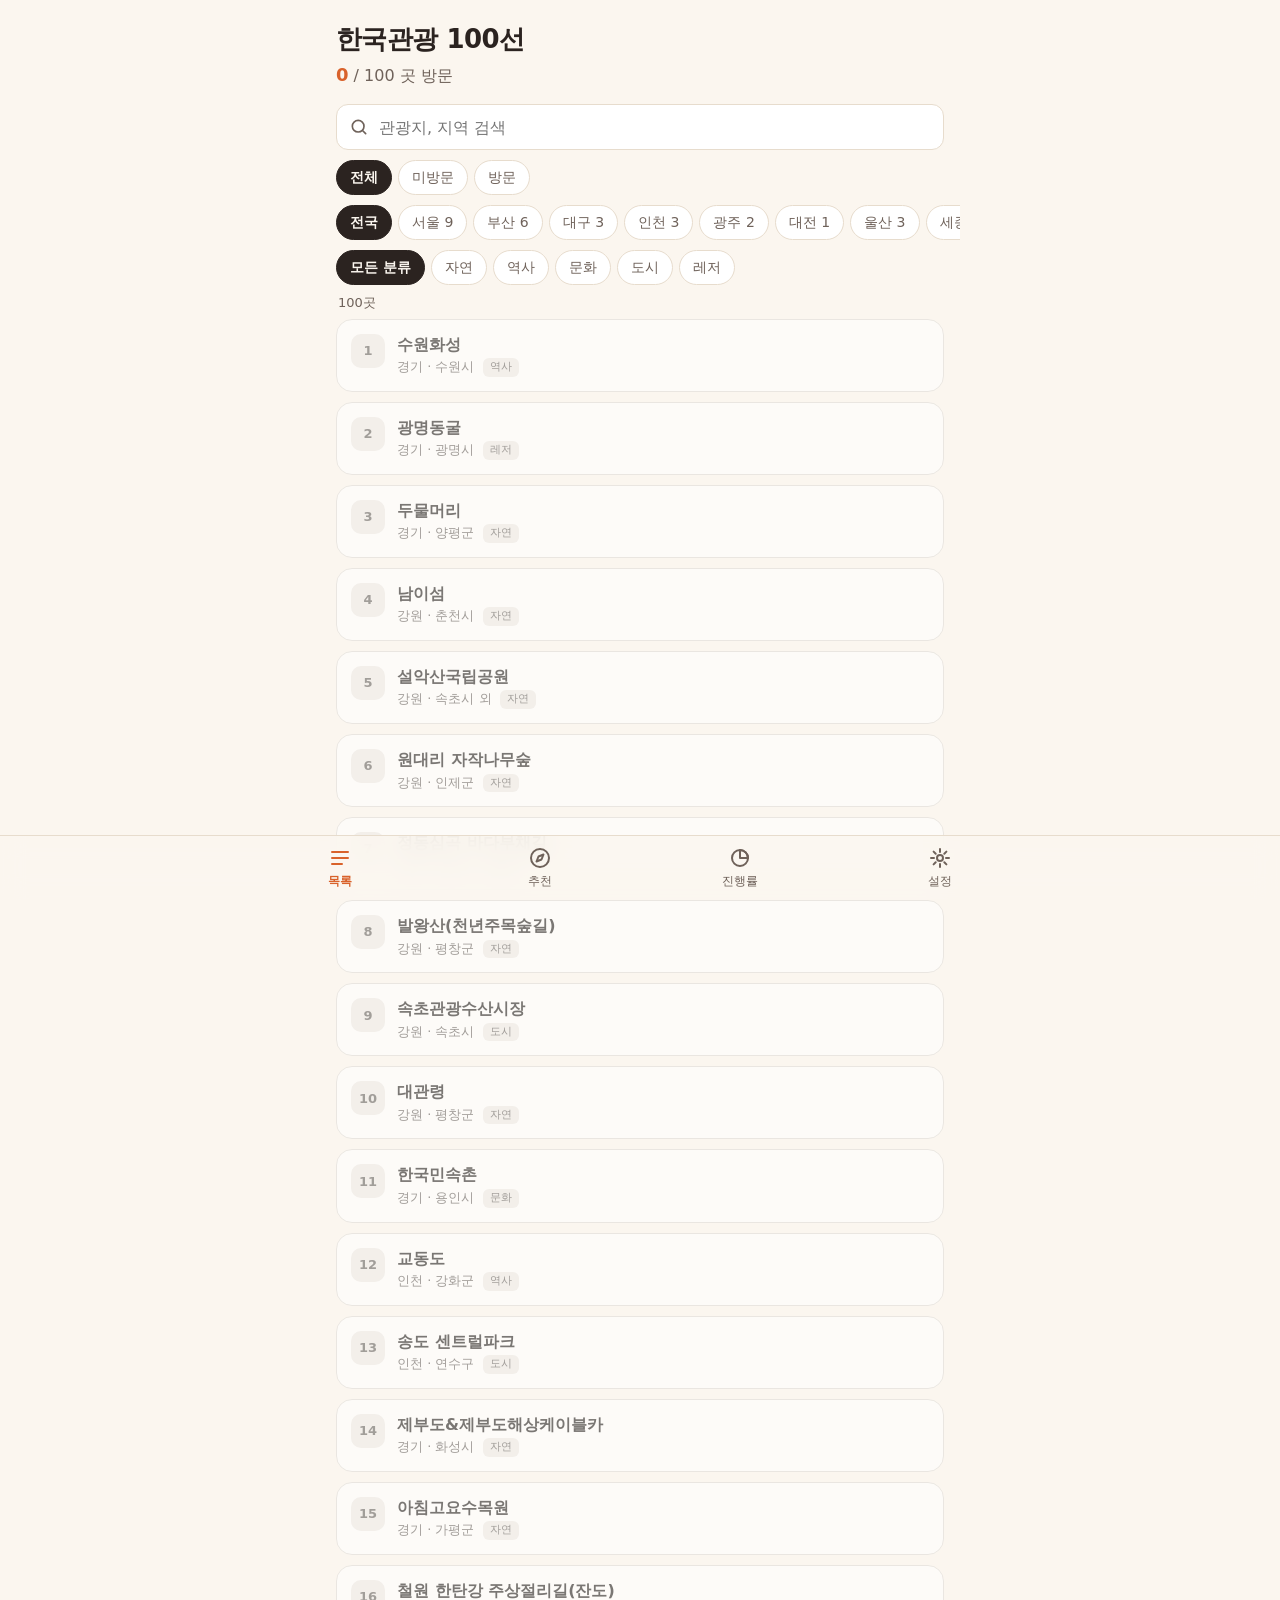
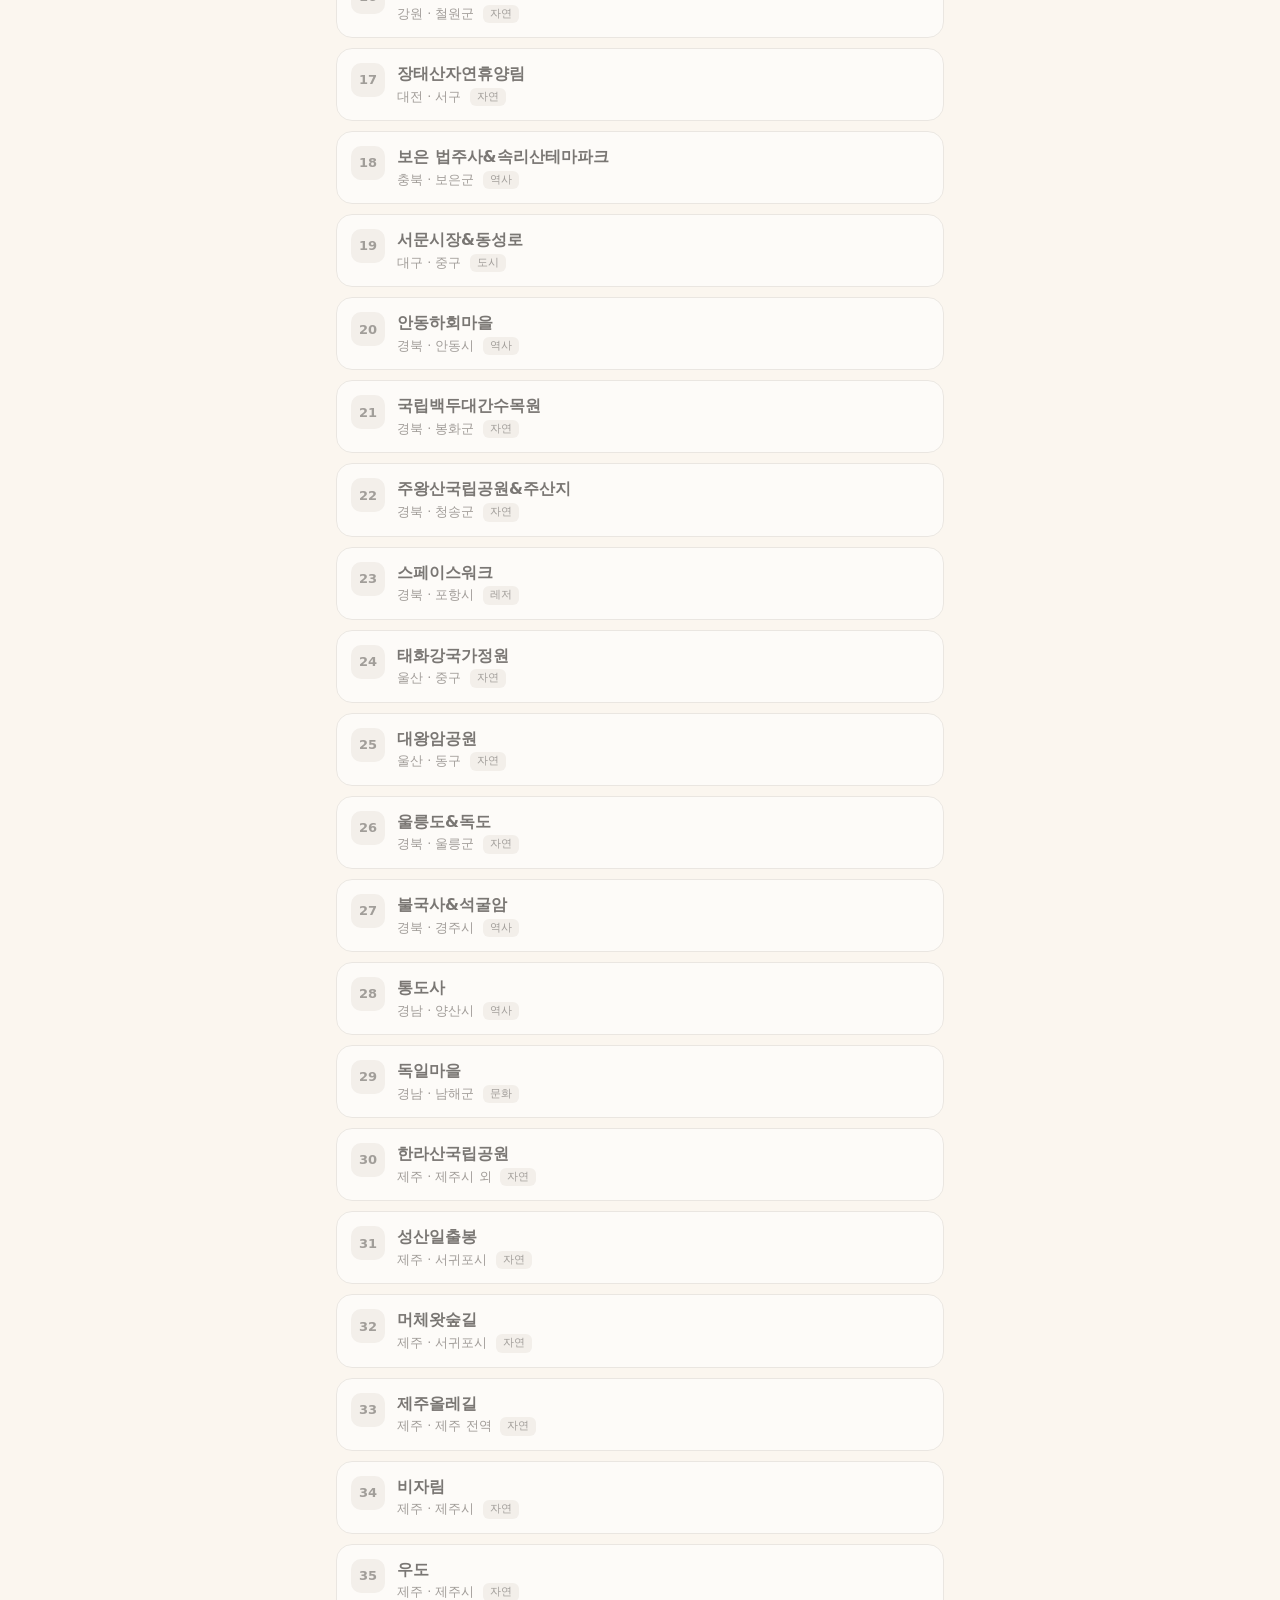
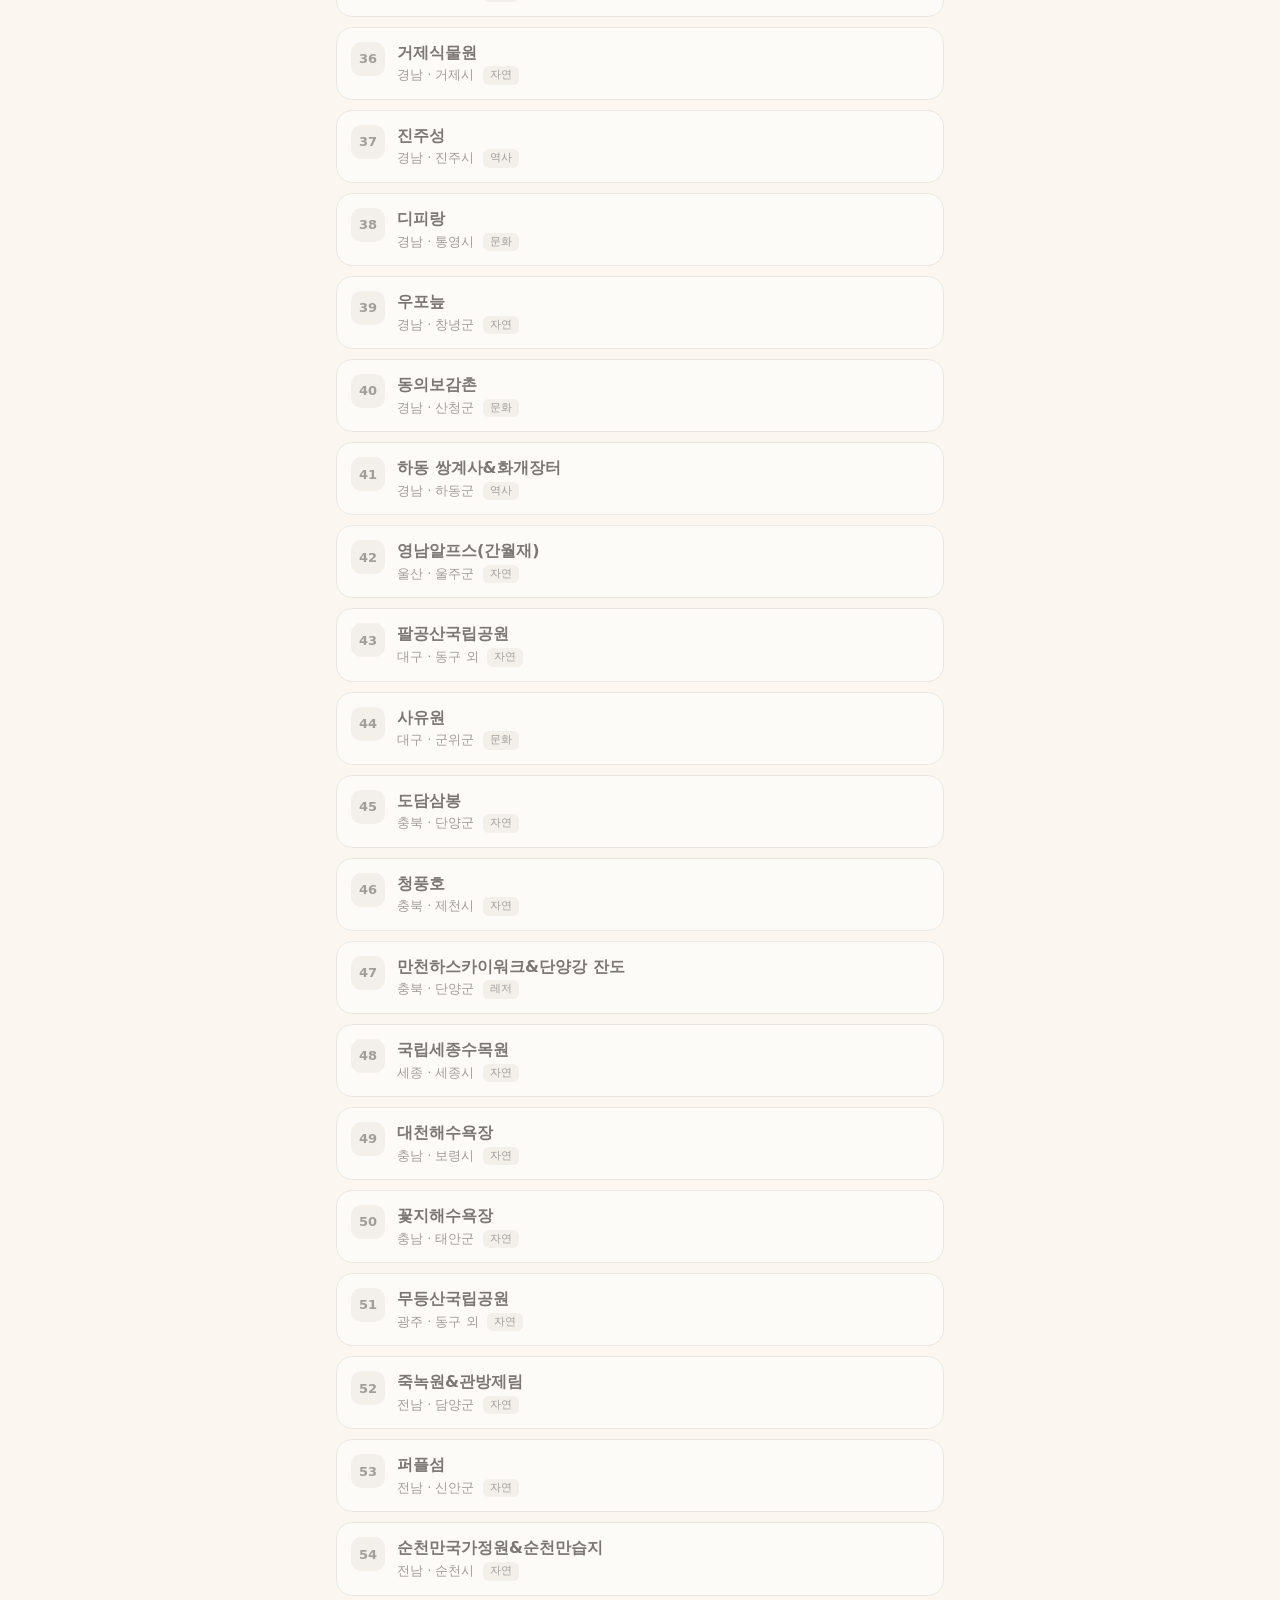
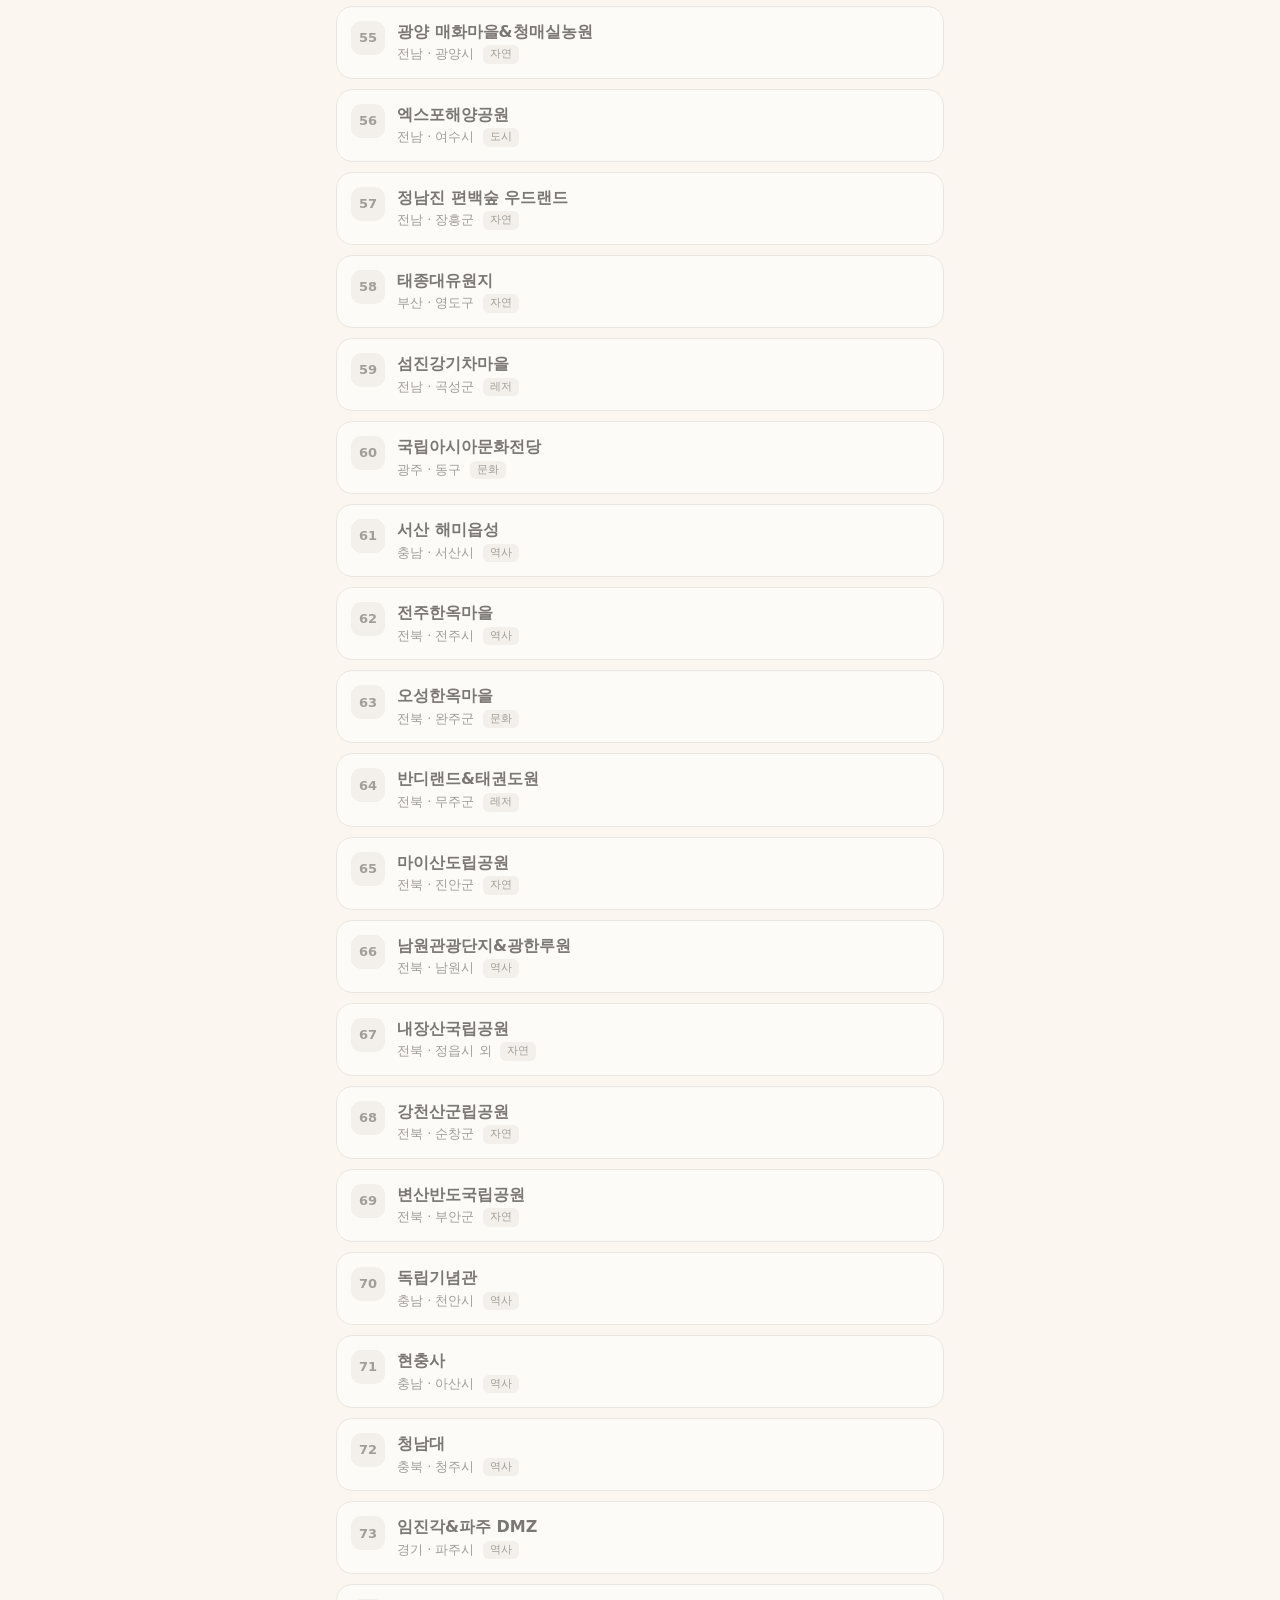
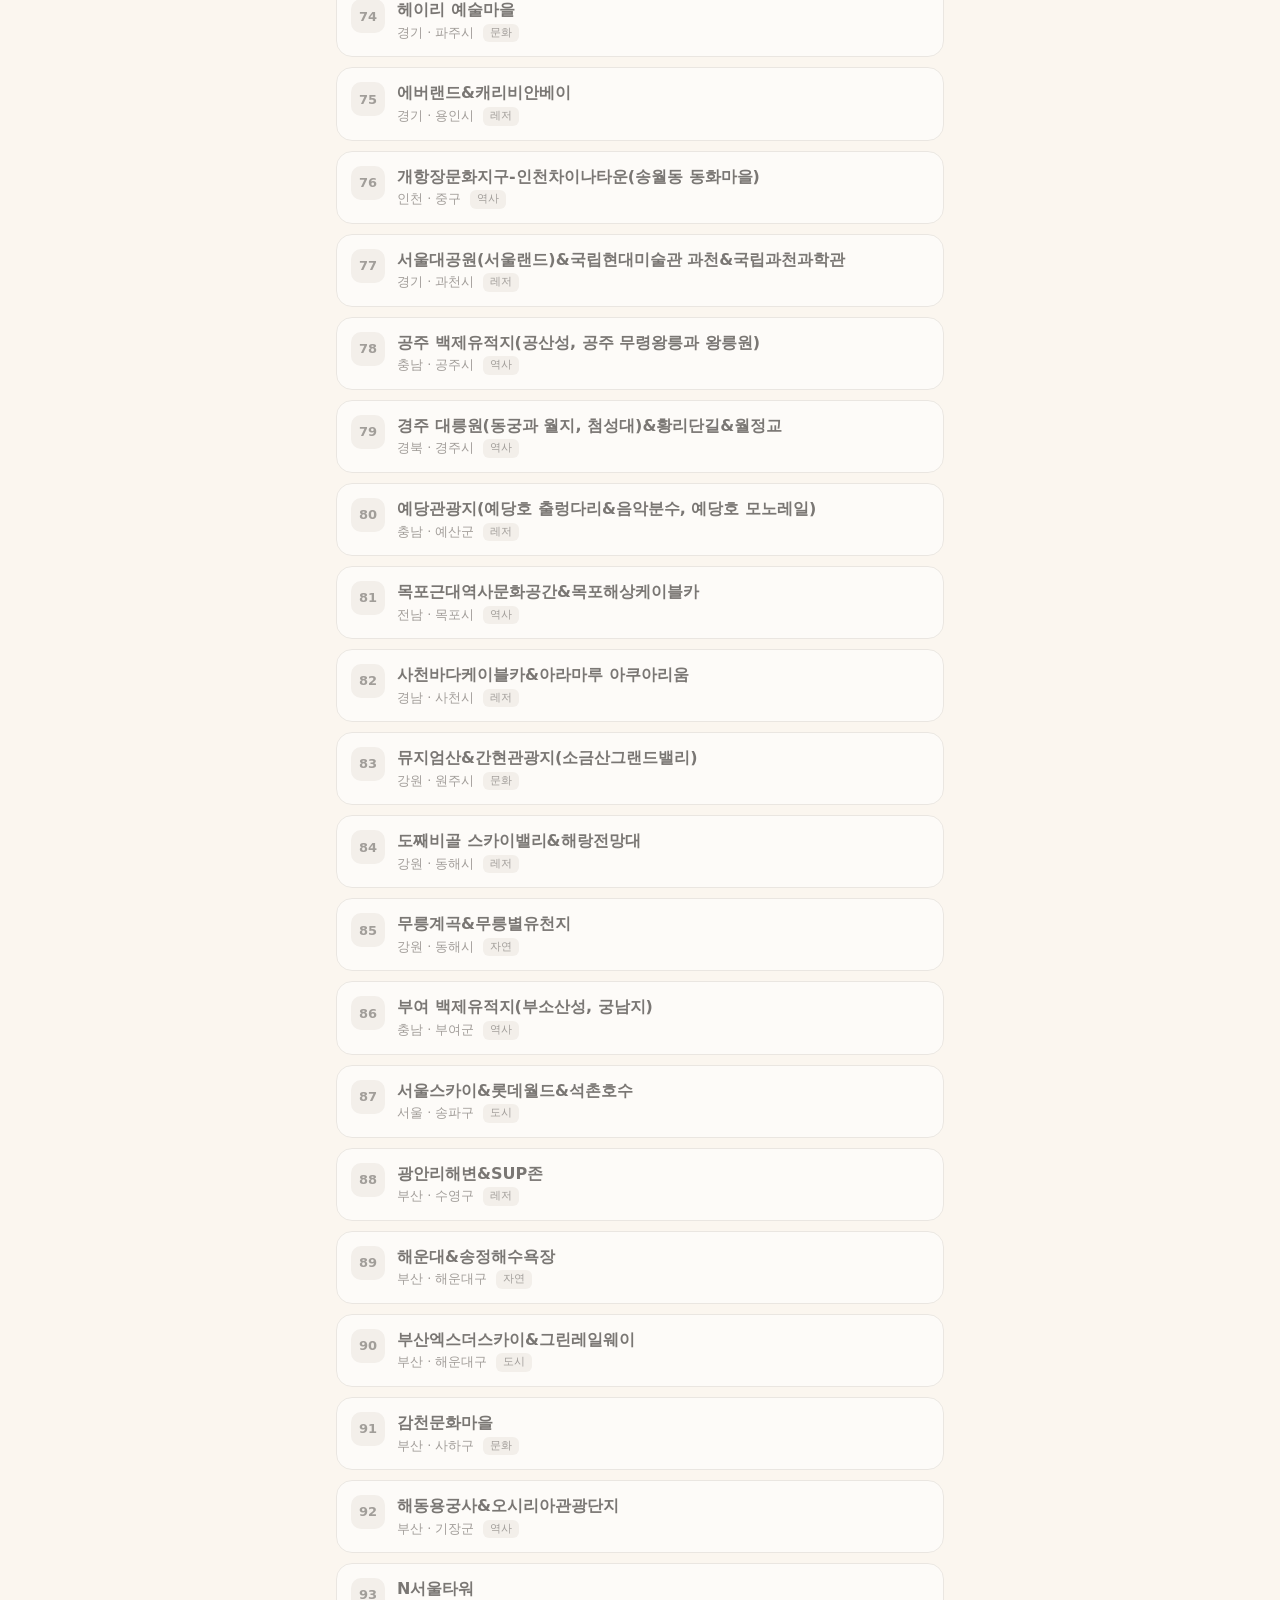
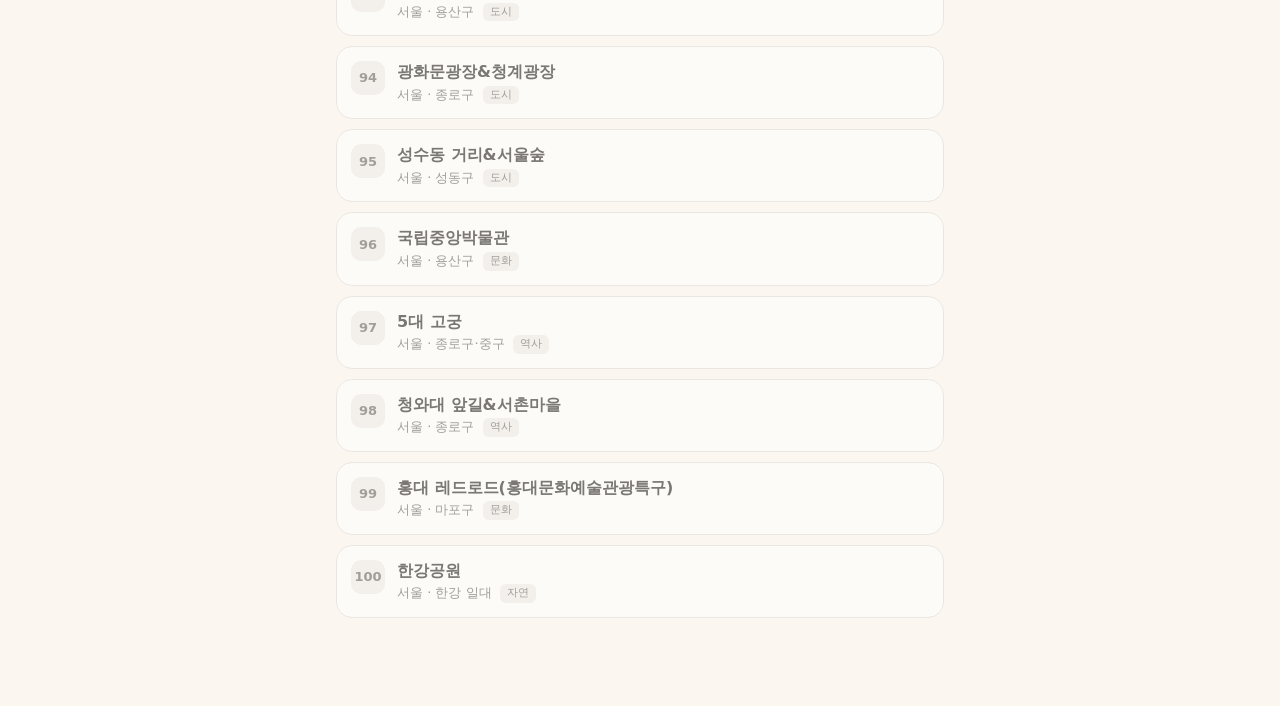
==== index.html @ f5c3666a "한국관광 100선 스탬프 앱 첫 버전 2025-2026 한국관광 100선 방문 기록 PWA: 목록·필터, 방문 기록(별점·메모·사진), 진행률, 여행 정보와 맛집·숙소 메모, 다음" ====
<!doctype html>
<html lang="ko">
<head>
  <meta charset="utf-8">
  <meta name="viewport" content="width=device-width, initial-scale=1, viewport-fit=cover">
  <title>한국관광 100선 스탬프</title>
  <meta name="description" content="2025-2026 한국관광 100선 방문 기록 앱">
  <meta name="theme-color" content="#fbf6ef">
  <link rel="manifest" href="manifest.webmanifest">
  <link rel="icon" href="icons/icon.svg" type="image/svg+xml">
  <link rel="apple-touch-icon" href="icons/icon-192.png">
  <meta name="apple-mobile-web-app-capable" content="yes">
  <meta name="apple-mobile-web-app-title" content="관광100선">
  <link rel="stylesheet" href="css/style.css">
</head>
<body>
  <main id="view" class="view" tabindex="-1">
    <p class="empty">불러오는 중…</p>
  </main>

  <nav class="tabbar" aria-label="주요 메뉴">
    <a href="#/list" data-tab="list">
      <svg viewBox="0 0 24 24" aria-hidden="true"><path d="M4 6h16M4 12h16M4 18h10"/></svg>
      <span>목록</span>
    </a>
    <a href="#/recommend" data-tab="recommend">
      <svg viewBox="0 0 24 24" aria-hidden="true"><circle cx="12" cy="12" r="9"/><path d="m15.5 8.5-2 5-5 2 2-5z"/></svg>
      <span>추천</span>
    </a>
    <a href="#/progress" data-tab="progress">
      <svg viewBox="0 0 24 24" aria-hidden="true"><circle cx="12" cy="12" r="8"/><path d="M12 4a8 8 0 0 1 8 8h-8z"/></svg>
      <span>진행률</span>
    </a>
    <a href="#/settings" data-tab="settings">
      <svg viewBox="0 0 24 24" aria-hidden="true"><circle cx="12" cy="12" r="3"/><path d="M12 3v3M12 18v3M3 12h3M18 12h3M5.6 5.6l2.1 2.1M16.3 16.3l2.1 2.1M5.6 18.4l2.1-2.1M16.3 7.7l2.1-2.1"/></svg>
      <span>설정</span>
    </a>
  </nav>

  <div id="toast" class="toast" role="status" aria-live="polite"></div>

  <script type="module" src="js/app.js"></script>
</body>
</html>
---- css/style.css ----
:root {
  --bg: #fbf6ef;
  --surface: #ffffff;
  --surface-2: #f3ebe0;
  --ink: #2b2320;
  --ink-2: #6f625a;
  --line: #e7dccd;
  --accent: #d9622b;
  --accent-ink: #ffffff;
  --accent-soft: #fbe3d4;
  --stamp: #c8402f;
  --star: #e8a33a;
  --good: #3f8a5c;
  --danger: #b4392b;
  --dim: 0.6;
  --shadow: 0 1px 2px rgb(60 40 20 / 6%), 0 4px 14px rgb(60 40 20 / 6%);
  --radius: 16px;
  --tabbar-h: 64px;
  color-scheme: light;
}

@media (prefers-color-scheme: dark) {
  :root:not([data-theme="light"]) {
    --bg: #1c1714;
    --surface: #27201c;
    --surface-2: #322925;
    --ink: #f3ebe3;
    --ink-2: #b4a69b;
    --line: #3d332d;
    --accent: #f08a52;
    --accent-ink: #1c1714;
    --accent-soft: #4a2c1d;
    --stamp: #ff7a63;
    --star: #f2b552;
    --good: #6fc08d;
    --danger: #ff8170;
    --dim: 0.5;
    --shadow: 0 1px 2px rgb(0 0 0 / 30%);
    color-scheme: dark;
  }
}

:root[data-theme="dark"] {
  --bg: #1c1714;
  --surface: #27201c;
  --surface-2: #322925;
  --ink: #f3ebe3;
  --ink-2: #b4a69b;
  --line: #3d332d;
  --accent: #f08a52;
  --accent-ink: #1c1714;
  --accent-soft: #4a2c1d;
  --stamp: #ff7a63;
  --star: #f2b552;
  --good: #6fc08d;
  --danger: #ff8170;
  --dim: 0.5;
  --shadow: 0 1px 2px rgb(0 0 0 / 30%);
  color-scheme: dark;
}

* { box-sizing: border-box; }

html { -webkit-text-size-adjust: 100%; }

body {
  margin: 0;
  background: var(--bg);
  color: var(--ink);
  font-family: -apple-system, BlinkMacSystemFont, "Apple SD Gothic Neo", "Pretendard", "Noto Sans KR", "Malgun Gothic", system-ui, sans-serif;
  font-size: 16px;
  line-height: 1.5;
  -webkit-tap-highlight-color: transparent;
}

body.no-scroll { overflow: hidden; }

a { color: inherit; }

button, input, textarea { font: inherit; color: inherit; }

svg { width: 20px; height: 20px; fill: none; stroke: currentColor; stroke-width: 2; stroke-linecap: round; stroke-linejoin: round; }

.sr-only { position: absolute; width: 1px; height: 1px; overflow: hidden; clip: rect(0 0 0 0); white-space: nowrap; }

.view {
  max-width: 640px;
  margin: 0 auto;
  padding: calc(env(safe-area-inset-top) + 16px) 16px calc(var(--tabbar-h) + env(safe-area-inset-bottom) + 24px);
  outline: none;
}

/* ── 헤더 ── */
.page-head { margin: 4px 0 16px; }
.page-head h1 { margin: 0; font-size: 26px; letter-spacing: -0.02em; }
.sub { margin: 2px 0 0; color: var(--ink-2); }
.sub strong { color: var(--accent); font-size: 18px; }

/* ── 필터 ── */
.filters { display: grid; gap: 10px; margin-bottom: 8px; }

.search {
  display: flex; align-items: center; gap: 8px;
  background: var(--surface); border: 1px solid var(--line); border-radius: 12px;
  padding: 0 12px; height: 46px;
}
.search svg { color: var(--ink-2); flex: none; }
.search input { border: 0; outline: 0; background: none; width: 100%; height: 100%; font-size: 16px; }
.search:focus-within { border-color: var(--accent); }

.chips, .seg { display: flex; gap: 6px; overflow-x: auto; scrollbar-width: none; margin: 0 -16px; padding: 0 16px; }
.chips::-webkit-scrollbar { display: none; }
.seg { margin: 0; padding: 0; overflow: visible; flex-wrap: wrap; }

.chip {
  flex: none; border: 1px solid var(--line); background: var(--surface); color: var(--ink-2);
  border-radius: 999px; padding: 6px 13px; font-size: 14px; cursor: pointer; white-space: nowrap;
}
.chip.active { background: var(--ink); border-color: var(--ink); color: var(--bg); font-weight: 600; }

.result-count { color: var(--ink-2); font-size: 13px; margin: 6px 2px; }

/* ── 카드 ── */
.cards { display: grid; gap: 10px; }

.card {
  position: relative; display: flex; gap: 12px; align-items: flex-start;
  background: var(--surface); border: 1px solid var(--line); border-radius: var(--radius);
  padding: 14px; text-decoration: none; overflow: hidden;
  opacity: var(--dim); filter: grayscale(0.7);
  transition: opacity .2s, filter .2s, transform .1s;
}
.card:active { transform: scale(0.99); }
.card.visited {
  opacity: 1; filter: none; box-shadow: var(--shadow);
  border-color: color-mix(in srgb, var(--accent) 45%, var(--line));
  background: linear-gradient(135deg, var(--surface) 60%, var(--accent-soft));
}

.card-num {
  flex: none; width: 34px; height: 34px; border-radius: 10px; display: grid; place-items: center;
  background: var(--surface-2); color: var(--ink-2); font-weight: 700; font-size: 13px;
}
.card.visited .card-num { background: var(--accent); color: var(--accent-ink); }

.card-body { display: grid; gap: 2px; min-width: 0; padding-right: 64px; }
.card-name { font-weight: 700; font-size: 16px; line-height: 1.35; word-break: keep-all; }
.card-meta { color: var(--ink-2); font-size: 13px; }
.card-visit { font-size: 13px; color: var(--ink); margin-top: 2px; }

.tag {
  display: inline-block; font-size: 11px; padding: 1px 7px; border-radius: 6px;
  background: var(--surface-2); color: var(--ink-2); margin-left: 4px; vertical-align: 1px;
}

.stars { color: var(--star); letter-spacing: 1px; }

.stamp {
  position: absolute; right: 10px; top: 50%;
  translate: 0 -50%; rotate: -14deg;
  border: 2.5px solid var(--stamp); color: var(--stamp); border-radius: 8px;
  padding: 2px 7px; font-weight: 900; font-size: 12px; letter-spacing: .08em;
  opacity: .85; mix-blend-mode: multiply;
}
:root[data-theme="dark"] .stamp { mix-blend-mode: normal; }
@media (prefers-color-scheme: dark) { :root:not([data-theme="light"]) .stamp { mix-blend-mode: normal; } }

.empty { text-align: center; color: var(--ink-2); padding: 48px 16px; }
.empty.small { padding: 16px 0; text-align: left; }

/* ── 상세 ── */
.back {
  display: inline-flex; align-items: center; gap: 2px; text-decoration: none; color: var(--ink-2);
  padding: 6px 8px 6px 0; margin-bottom: 8px;
}

.hero {
  position: relative; background: var(--surface); border: 1px solid var(--line); border-radius: 20px;
  padding: 22px 18px; overflow: hidden;
}
.detail.visited .hero { background: linear-gradient(140deg, var(--surface) 45%, var(--accent-soft)); border-color: color-mix(in srgb, var(--accent) 45%, var(--line)); }
.hero-num { font-size: 13px; font-weight: 700; color: var(--accent); letter-spacing: .04em; }
.hero h1 { margin: 4px 0 6px; font-size: 24px; line-height: 1.3; letter-spacing: -0.02em; word-break: keep-all; padding-right: 70px; }
.hero-meta { margin: 0; color: var(--ink-2); }
.stamp.big { font-size: 16px; padding: 4px 10px; right: 14px; top: 26px; translate: none; border-width: 3px; }

.need {
  display: inline-block; font-size: 12px; font-weight: 600; padding: 1px 8px; border-radius: 6px;
  background: var(--surface-2); color: var(--ink-2); border: 1px dashed var(--line);
}

.info { margin: 14px 0; display: grid; gap: 8px; }
.info div { display: flex; gap: 12px; background: var(--surface); border: 1px solid var(--line); border-radius: 12px; padding: 12px 14px; }
.info dt { flex: none; width: 40px; color: var(--ink-2); font-size: 14px; }
.info dd { margin: 0; }

.visit-card { background: var(--surface); border: 1px solid var(--line); border-radius: 20px; padding: 18px; box-shadow: var(--shadow); }
.visit-card h2 { margin: 0 0 6px; font-size: 17px; }
.visit-date { margin: 0; font-weight: 600; }
.memo { white-space: pre-wrap; margin: 10px 0 0; }
.gallery { display: grid; grid-template-columns: repeat(auto-fill, minmax(88px, 1fr)); gap: 6px; margin-top: 12px; }
.thumb { padding: 0; border: 0; border-radius: 10px; overflow: hidden; aspect-ratio: 1; cursor: zoom-in; background: var(--surface-2); }
.thumb img { width: 100%; height: 100%; object-fit: cover; display: block; }

/* ── 여행 정보 ── */
.detail .panel { margin-top: 14px; }
.guide h3 { font-size: 14px; color: var(--ink-2); margin: 16px 0 8px; }
.guide h3:first-of-type { margin-top: 0; }
.points { margin: 0; padding-left: 18px; display: grid; gap: 4px; }
.points li::marker { color: var(--accent); }
.foods { display: flex; flex-wrap: wrap; gap: 6px; }
.maplink { text-decoration: none; }
.maplink.food {
  padding: 6px 12px; border-radius: 999px; font-size: 14px;
  background: var(--accent-soft); color: var(--ink); border: 1px solid color-mix(in srgb, var(--accent) 30%, transparent);
}
.maplink.food span { color: var(--accent); font-size: 12px; }
.mapgrid { display: grid; grid-template-columns: 1fr 1fr; gap: 8px; }
.maplink.naver, .maplink.kakao {
  display: flex; align-items: center; justify-content: center; gap: 8px; min-height: 46px;
  border: 1px solid var(--line); border-radius: 12px; background: var(--surface); font-weight: 600;
}
.maplink b { display: grid; place-items: center; width: 22px; height: 22px; border-radius: 6px; font-size: 12px; }
.maplink.naver b { background: #03c75a; color: #fff; }
.maplink.kakao b { background: #fee500; color: #191600; }
.hint.small { font-size: 12px; margin: 8px 0 0; }

.panel-head { display: flex; align-items: center; justify-content: space-between; margin-bottom: 10px; }
.panel-head h2 { margin: 0; }
.btn.small { min-height: 34px; padding: 0 12px; font-size: 14px; border-radius: 10px; }

.picks { list-style: none; margin: 0; padding: 0; }
.picks li { display: flex; gap: 10px; align-items: flex-start; padding: 10px 0; }
.picks li + li { border-top: 1px solid var(--line); }
.pick-type { flex: none; font-size: 12px; font-weight: 700; padding: 2px 8px; border-radius: 6px; margin-top: 2px; }
.pick-type.food { background: var(--accent-soft); color: var(--accent); }
.pick-type.stay { background: color-mix(in srgb, var(--good) 18%, transparent); color: var(--good); }
.pick-body { flex: 1; display: grid; min-width: 0; }
.pick-name { font-weight: 600; word-break: break-all; }
.pick-name a { color: inherit; text-decoration: underline; text-decoration-color: var(--line); }
.pick-note { font-size: 13px; color: var(--ink-2); }
.pick-del { flex: none; border: 0; background: none; color: var(--ink-2); width: 32px; height: 32px; cursor: pointer; }

.pick-form { display: grid; gap: 8px; padding-bottom: 14px; margin-bottom: 4px; border-bottom: 1px solid var(--line); }
.pick-form .chip { cursor: pointer; }
.pick-form input:not([type=radio]) {
  width: 100%; border: 1px solid var(--line); border-radius: 12px; background: var(--bg);
  padding: 10px 12px; font-size: 16px; outline: none;
}
.pick-form input:focus { border-color: var(--accent); }
.pick-form .row { margin-top: 4px; }

/* ── 버튼 ── */
.row { display: flex; gap: 8px; margin-top: 16px; }
.row .btn { flex: 1; }

.btn {
  display: inline-flex; align-items: center; justify-content: center; gap: 6px;
  min-height: 46px; padding: 0 18px; border-radius: 12px; cursor: pointer;
  border: 1px solid var(--line); background: var(--surface); font-weight: 600;
}
.btn.primary { background: var(--accent); border-color: var(--accent); color: var(--accent-ink); }
.btn.ghost { background: transparent; }
.btn.danger { color: var(--danger); }
.btn.big { width: 100%; min-height: 56px; font-size: 18px; border-radius: 16px; margin-top: 4px; box-shadow: var(--shadow); }
.btn.big svg { width: 24px; height: 24px; stroke-width: 2.6; }

/* ── 기록 시트 ── */
.sheet-overlay {
  position: fixed; inset: 0; z-index: 30; background: rgb(20 12 8 / 0%);
  display: flex; align-items: flex-end; justify-content: center; transition: background .2s;
}
.sheet-overlay.open { background: rgb(20 12 8 / 45%); }

.sheet {
  width: 100%; max-width: 640px; max-height: 92vh; overflow-y: auto;
  background: var(--bg); border-radius: 22px 22px 0 0;
  padding: 10px 18px calc(18px + env(safe-area-inset-bottom));
  translate: 0 100%; transition: translate .22s ease-out;
}
.sheet-overlay.open .sheet { translate: 0 0; }
.sheet-handle { width: 40px; height: 5px; border-radius: 3px; background: var(--line); margin: 0 auto 12px; }
.sheet h2 { margin: 0; font-size: 20px; }
.sheet-place { margin: 2px 0 14px; color: var(--ink-2); }

.field { display: grid; gap: 6px; margin-bottom: 14px; }
.field > span { font-size: 14px; font-weight: 600; color: var(--ink-2); }
.field input[type="date"], .field textarea {
  width: 100%; border: 1px solid var(--line); border-radius: 12px; background: var(--surface);
  padding: 11px 12px; font-size: 16px; outline: none;
}
.field input:not([type]), .field input[type="text"] {
  width: 100%; border: 1px solid var(--line); border-radius: 12px; background: var(--surface);
  padding: 11px 12px; font-size: 16px; outline: none;
}
.field input:focus, .field textarea:focus { border-color: var(--accent); }
.pamphlet-btn { width: 100%; margin-top: 14px; border-style: dashed; border-color: color-mix(in srgb, var(--accent) 50%, var(--line)); color: var(--accent); }
.field textarea { resize: vertical; }

.rating { display: flex; gap: 4px; }
.rating button { border: 0; background: none; font-size: 34px; line-height: 1; padding: 2px; color: var(--line); cursor: pointer; }
.rating button.on { color: var(--star); }

.photo-grid { display: grid; grid-template-columns: repeat(5, 1fr); gap: 6px; }
.photo { position: relative; aspect-ratio: 1; border-radius: 10px; overflow: hidden; background: var(--surface-2); }
.photo img { width: 100%; height: 100%; object-fit: cover; display: block; }
.photo button {
  position: absolute; top: 3px; right: 3px; width: 24px; height: 24px; border-radius: 50%;
  border: 0; background: rgb(0 0 0 / 60%); color: #fff; font-size: 12px; cursor: pointer;
}
.photo-add {
  aspect-ratio: 1; border-radius: 10px; border: 1.5px dashed var(--line); background: var(--surface);
  color: var(--ink-2); display: grid; place-items: center; cursor: pointer;
}

/* ── 스탬프 애니메이션 ── */
.stamp-pop {
  position: fixed; inset: 0; z-index: 40; display: grid; place-content: center; justify-items: center; gap: 8px;
  pointer-events: none; animation: fade 1.4s ease forwards;
}
.stamp-pop span {
  border: 6px solid var(--stamp); color: var(--stamp); border-radius: 16px; background: color-mix(in srgb, var(--bg) 85%, transparent);
  padding: 10px 22px; font-size: 44px; font-weight: 900; letter-spacing: .1em; rotate: -12deg;
  animation: thump .5s cubic-bezier(.2, 1.6, .4, 1) both;
}
.stamp-pop small { font-weight: 700; color: var(--ink); background: var(--surface); padding: 2px 10px; border-radius: 999px; }
@keyframes thump { from { scale: 2.4; opacity: 0; } to { scale: 1; opacity: 1; } }
@keyframes fade { 0%, 75% { opacity: 1; } 100% { opacity: 0; } }

/* ── 사진 뷰어 ── */
.viewer { position: fixed; inset: 0; z-index: 50; background: rgb(0 0 0 / 92%); display: grid; place-items: center; padding: 16px; }
.viewer img { max-width: 100%; max-height: 100%; border-radius: 8px; }
.viewer-close { position: absolute; top: calc(env(safe-area-inset-top) + 12px); right: 12px; width: 40px; height: 40px; border-radius: 50%; border: 0; background: rgb(255 255 255 / 15%); color: #fff; font-size: 18px; }

/* ── 진행률 ── */
.ring-card { position: relative; display: grid; place-items: center; background: var(--surface); border: 1px solid var(--line); border-radius: 20px; padding: 22px; margin-bottom: 14px; }
.ring { width: 190px; height: 190px; rotate: -90deg; }
.ring circle { fill: none; stroke-width: 12; }
.ring-bg { stroke: var(--surface-2); }
.ring-fg { stroke: var(--accent); stroke-linecap: round; transition: stroke-dashoffset .6s ease; }
.ring-label { position: absolute; display: grid; justify-items: center; line-height: 1.1; }
.ring-label strong { font-size: 44px; letter-spacing: -0.03em; }
.ring-label span { color: var(--ink-2); }
.ring-label small { margin-top: 4px; color: var(--accent); font-weight: 700; }

.panel { background: var(--surface); border: 1px solid var(--line); border-radius: 20px; padding: 16px 18px; margin-bottom: 14px; }
.panel h2 { font-size: 17px; margin: 0 0 12px; }
.panel p { margin: 0 0 8px; }

.bars { list-style: none; margin: 0; padding: 0; display: grid; gap: 9px; }
.bars li { display: grid; grid-template-columns: 38px 1fr 42px; gap: 10px; align-items: center; font-size: 14px; }
.bar-track { height: 10px; border-radius: 6px; background: var(--surface-2); overflow: hidden; }
.bar-fill { display: block; height: 100%; background: var(--accent); border-radius: 6px; min-width: 0; }
.bars li.complete .bar-fill { background: var(--good); }
.bars li.complete .bar-value { color: var(--good); font-weight: 700; }
.bar-value { text-align: right; color: var(--ink-2); font-variant-numeric: tabular-nums; }

.recent { list-style: none; margin: 0; padding: 0; }
.recent li + li { border-top: 1px solid var(--line); }
.recent a { display: grid; padding: 10px 0; text-decoration: none; }
.recent-name { font-weight: 600; }
.recent-meta { font-size: 13px; color: var(--ink-2); }

/* ── 추천 ── */
.rec-form .field { margin-bottom: 12px; }
.rec-form .field:last-child { margin-bottom: 0; }
.origin-row { display: flex; gap: 8px; }
.origin-row select {
  flex: 1; min-height: 40px; border: 1px solid var(--line); border-radius: 10px;
  background: var(--bg); padding: 0 10px; font-size: 16px;
}

.course { background: var(--surface); border: 1px solid var(--line); border-radius: 20px; padding: 18px; margin-bottom: 14px; box-shadow: var(--shadow); }
.course header { margin-bottom: 6px; }
.course-num { font-size: 12px; font-weight: 700; color: var(--accent); letter-spacing: .04em; }
.course h2 { margin: 2px 0 4px; font-size: 20px; letter-spacing: -0.01em; }
.course-meta { margin: 0; color: var(--ink-2); font-size: 13px; }
.day { margin-top: 14px; }
.day h3 { margin: 0 0 6px; font-size: 14px; display: inline-block; background: var(--surface-2); padding: 2px 10px; border-radius: 999px; }
.stops { list-style: none; margin: 0; padding: 0 0 0 14px; border-left: 2px solid var(--accent-soft); }
.stop a { display: grid; gap: 1px; padding: 8px 0; text-decoration: none; position: relative; }
.stop a::before {
  content: ""; position: absolute; left: -21px; top: 14px; width: 10px; height: 10px; border-radius: 50%;
  background: var(--accent); border: 2px solid var(--surface);
}
.stop-name { font-weight: 600; word-break: keep-all; }
.stop-meta { font-size: 13px; color: var(--ink-2); }
.season-tag { display: inline-block; font-size: 11px; padding: 0 6px; border-radius: 6px; background: var(--accent-soft); color: var(--ink); }
.leg { font-size: 12px; color: var(--ink-2); padding: 0 0 0 2px; }
.leg::before { content: "↓ "; }
#rec-more { width: 100%; }

/* ── 설정 ── */
.hint { color: var(--ink-2); font-size: 14px; }
.restore { display: grid; gap: 8px; margin-top: 14px; padding-top: 14px; border-top: 1px solid var(--line); }
.radio { display: flex; gap: 8px; align-items: center; font-size: 14px; }
.radio input { accent-color: var(--accent); width: 18px; height: 18px; }
.notes { margin: 6px 0 0; padding-left: 18px; color: var(--ink-2); font-size: 13px; display: grid; gap: 4px; }

/* ── 탭바 ── */
.tabbar {
  position: fixed; left: 0; right: 0; bottom: 0; z-index: 20;
  display: flex; justify-content: center;
  background: color-mix(in srgb, var(--bg) 88%, transparent); backdrop-filter: blur(12px);
  border-top: 1px solid var(--line); padding-bottom: env(safe-area-inset-bottom);
}
.tabbar a {
  flex: 1; max-width: 200px; height: var(--tabbar-h); display: grid; place-content: center; justify-items: center; gap: 2px;
  text-decoration: none; color: var(--ink-2); font-size: 12px;
}
.tabbar a svg { width: 24px; height: 24px; }
.tabbar a.active { color: var(--accent); font-weight: 700; }

/* ── 토스트 ── */
.toast {
  position: fixed; left: 50%; bottom: calc(var(--tabbar-h) + env(safe-area-inset-bottom) + 14px); z-index: 60;
  translate: -50% 20px; opacity: 0; pointer-events: none;
  background: var(--ink); color: var(--bg); padding: 10px 16px; border-radius: 12px; font-size: 14px;
  max-width: calc(100% - 32px); transition: opacity .2s, translate .2s;
}
.toast.show { opacity: 1; translate: -50% 0; }

@media (prefers-reduced-motion: reduce) {
  *, *::before, *::after { animation-duration: .01ms !important; transition-duration: .01ms !important; }
}
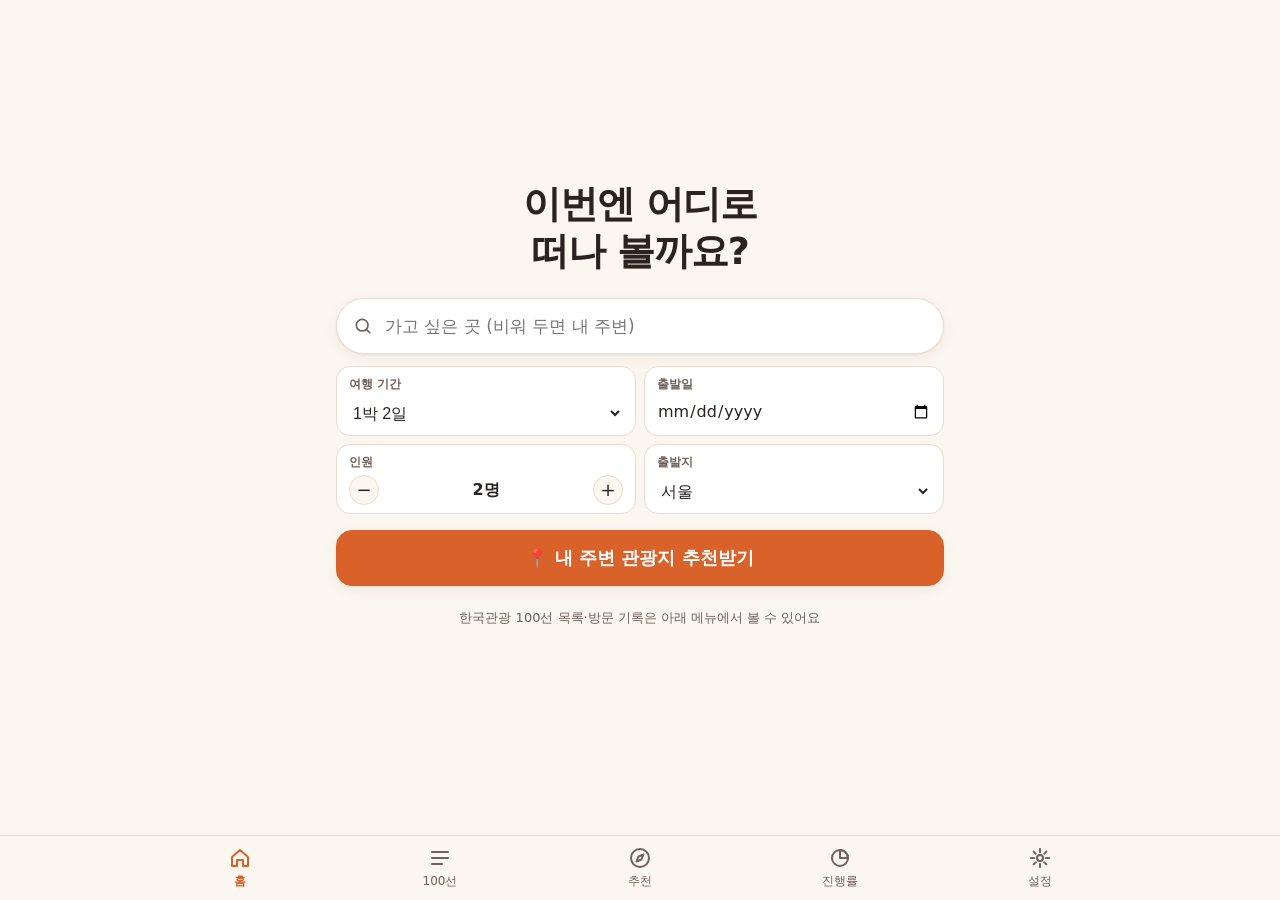
==== commit ab6de29a: "첫 화면을 한 문장과 입력 칸만 있는 홈으로 바꾸고 주변 여행지 추천·가는 방법 추가 - 홈: '이번엔 어디로 떠나 볼까요?'와 목적지·여행 기간·출발일·인원·출발지 입력, 버튼 " ====
--- a/index.html
+++ b/index.html
@@ -19,9 +19,13 @@
   </main>
 
   <nav class="tabbar" aria-label="주요 메뉴">
+    <a href="#/home" data-tab="home">
+      <svg viewBox="0 0 24 24" aria-hidden="true"><path d="M4 11l8-7 8 7v9h-5v-6H9v6H4z"/></svg>
+      <span>홈</span>
+    </a>
     <a href="#/list" data-tab="list">
       <svg viewBox="0 0 24 24" aria-hidden="true"><path d="M4 6h16M4 12h16M4 18h10"/></svg>
-      <span>목록</span>
+      <span>100선</span>
     </a>
     <a href="#/recommend" data-tab="recommend">
       <svg viewBox="0 0 24 24" aria-hidden="true"><circle cx="12" cy="12" r="9"/><path d="m15.5 8.5-2 5-5 2 2-5z"/></svg>
--- a/css/style.css
+++ b/css/style.css
@@ -96,6 +96,26 @@
 .sub { margin: 2px 0 0; color: var(--ink-2); }
 .sub strong { color: var(--accent); font-size: 18px; }
 
+/* ── 내 주변 관광지 ── */
+.nearby { padding: 14px 16px; }
+.nearby-find { width: 100%; border-style: dashed; border-color: color-mix(in srgb, var(--accent) 50%, var(--line)); color: var(--accent); }
+.nearby .hint.small { margin-top: 8px; }
+.nearby-head { display: flex; align-items: center; justify-content: space-between; margin-bottom: 4px; }
+.nearby-head h2 { margin: 0; font-size: 16px; }
+.nearby-list { list-style: none; margin: 0; padding: 0; counter-reset: near; }
+.nearby-list li + li { border-top: 1px solid var(--line); }
+.nearby-list a { display: grid; gap: 1px; padding: 9px 0 9px 30px; text-decoration: none; position: relative; counter-increment: near; }
+.nearby-list a::before {
+  content: counter(near); position: absolute; left: 0; top: 11px; width: 22px; height: 22px; border-radius: 50%;
+  background: var(--accent); color: var(--accent-ink); font-size: 12px; font-weight: 700; display: grid; place-items: center;
+}
+.nearby-list a.visited::before { background: var(--surface-2); color: var(--ink-2); }
+.nearby-name { font-weight: 600; word-break: keep-all; }
+.nearby-meta { font-size: 13px; color: var(--ink-2); }
+.mini-stamp { font-size: 11px; font-weight: 700; color: var(--stamp); border: 1.5px solid var(--stamp); border-radius: 4px; padding: 0 4px; margin-left: 2px; }
+.nearby-msg { margin: 0; color: var(--ink-2); font-size: 14px; }
+.nearby-err { margin-top: 8px; color: var(--danger); }
+
 /* ── 필터 ── */
 .filters { display: grid; gap: 10px; margin-bottom: 8px; }
 
@@ -206,7 +226,9 @@
 .detail .panel { margin-top: 14px; }
 .guide h3 { font-size: 14px; color: var(--ink-2); margin: 16px 0 8px; }
 .guide h3:first-of-type { margin-top: 0; }
-.points { margin: 0; padding-left: 18px; display: grid; gap: 4px; }
+.points { margin: 0; padding-left: 18px; display: grid; gap: 8px; }
+.points b { font-weight: 600; }
+.points span { display: block; font-size: 13px; color: var(--ink-2); line-height: 1.45; }
 .points li::marker { color: var(--accent); }
 .foods { display: flex; flex-wrap: wrap; gap: 6px; }
 .maplink { text-decoration: none; }
@@ -216,10 +238,13 @@
 }
 .maplink.food span { color: var(--accent); font-size: 12px; }
 .mapgrid { display: grid; grid-template-columns: 1fr 1fr; gap: 8px; }
-.maplink.naver, .maplink.kakao {
+.maplink.naver, .maplink.kakao, .maplink.google {
   display: flex; align-items: center; justify-content: center; gap: 8px; min-height: 46px;
   border: 1px solid var(--line); border-radius: 12px; background: var(--surface); font-weight: 600;
 }
+button.maplink { width: 100%; font: inherit; color: inherit; cursor: pointer; }
+.maplink.wide { margin-bottom: 8px; color: var(--ink); }
+.route-lead { margin: -4px 0 10px; }
 .maplink b { display: grid; place-items: center; width: 22px; height: 22px; border-radius: 6px; font-size: 12px; }
 .maplink.naver b { background: #03c75a; color: #fff; }
 .maplink.kakao b { background: #fee500; color: #191600; }
@@ -423,3 +448,120 @@
 @media (prefers-reduced-motion: reduce) {
   *, *::before, *::after { animation-duration: .01ms !important; transition-duration: .01ms !important; }
 }
+
+/* 정보 업데이트 */
+.update-list { list-style: none; padding: 0; margin: 0 0 12px; display: grid; gap: 8px; }
+.update-list li { display: grid; gap: 2px; padding: 8px 12px; border: 1px solid var(--line); border-radius: 10px; }
+.update-list b { font-size: 14px; }
+.update-list span { font-size: 13px; color: var(--ink-2); }
+.panel.update .btn { width: 100%; margin-top: 8px; }
+.panel.update .btn.small { width: auto; }
+.info-photo { display: block; width: 100%; aspect-ratio: 16 / 9; object-fit: cover; border-radius: 16px; margin: 0 0 12px; background: var(--accent-soft); }
+.info-src { display: inline-block; font-size: 12px; color: var(--ink-2); }
+
+/* ── 내 여행 일정(목록) ── */
+.plan .seg { margin: 6px 0 10px; }
+.plan-origin { display: flex; align-items: center; gap: 8px; font-size: 14px; color: var(--ink-2); font-weight: 600; margin-bottom: 8px; }
+.plan-origin select { flex: 1; min-height: 38px; border: 1px solid var(--line); border-radius: 10px; background: var(--bg); padding: 0 10px; font-size: 16px; color: var(--ink); }
+.plan-meta { font-size: 13px; color: var(--ink-2); }
+.plan-days { list-style: none; margin: 0 0 6px; padding: 0; display: grid; gap: 8px; }
+.plan-days li { display: flex; flex-wrap: wrap; align-items: center; gap: 6px; }
+.plan-days b { font-size: 13px; color: var(--accent); min-width: 44px; }
+.plan-stop { display: inline-flex; align-items: center; gap: 2px; background: var(--surface-2); border-radius: 999px; padding: 3px 4px 3px 10px; font-size: 14px; word-break: keep-all; }
+.plan-stop button { border: 0; background: none; color: var(--ink-2); width: 24px; height: 24px; border-radius: 50%; cursor: pointer; font-size: 12px; }
+.plan .row { margin-top: 10px; }
+.plan .btn[disabled] { opacity: .45; cursor: default; }
+.plan-bar {
+  position: sticky; bottom: calc(var(--tabbar-h) + env(safe-area-inset-bottom) + 10px); z-index: 20;
+  display: flex; align-items: center; justify-content: space-between; gap: 10px; margin-top: 12px;
+  background: var(--ink); color: var(--bg); border-radius: 14px; padding: 8px 8px 8px 16px; box-shadow: var(--shadow);
+}
+.plan-bar[hidden] { display: none; }
+button.card { width: 100%; text-align: left; font: inherit; color: inherit; cursor: pointer; }
+.card.pickable { opacity: 1; filter: none; }
+.card.picked { border-color: var(--accent); box-shadow: 0 0 0 2px var(--accent) inset; }
+.card.picked .card-num { background: var(--accent); color: var(--accent-ink); }
+.add-place { width: 100%; margin-top: 14px; border-style: dashed; color: var(--ink-2); }
+
+/* ── 추가한 여행지 ── */
+.hero-tools { display: flex; gap: 8px; margin-top: 10px; }
+.detail-actions .pamphlet-btn { margin-top: 0; }
+.detail-actions { margin-top: 14px; }
+.sheet .row .field { flex: 1; margin-bottom: 0; }
+.sheet .row:has(.field) { margin: 0 0 14px; }
+.field select { width: 100%; min-height: 44px; border: 1px solid var(--line); border-radius: 12px; background: var(--surface); padding: 0 10px; font-size: 16px; color: var(--ink); }
+.field .row { margin-top: 0; }
+.pf-results { list-style: none; margin: 4px 0; padding: 0; display: grid; gap: 6px; }
+.pf-results button { width: 100%; text-align: left; border: 1px solid var(--line); background: var(--surface); border-radius: 10px; padding: 8px 10px; font-size: 13px; cursor: pointer; color: var(--ink); }
+.linkish { border: 0; background: none; color: var(--accent); text-decoration: underline; padding: 0; font-size: inherit; cursor: pointer; }
+
+/* ── 출발지 정하기 ── */
+.plan-origin .btn.small { flex: none; }
+.plan-addr { font-size: 13px; color: var(--ink-2); margin: -2px 0 8px; word-break: keep-all; }
+.plan-addr a, .rec-form .plan-addr a { color: var(--accent); white-space: nowrap; }
+.rec-form .plan-addr { margin: 6px 0 0; }
+.origin-row input[type="search"] { flex: 1; min-width: 0; min-height: 40px; border: 1px solid var(--line); border-radius: 10px; background: var(--surface); padding: 0 10px; font-size: 16px; color: var(--ink); }
+.os-h { font-size: 14px; margin: 4px 0 8px; color: var(--ink-2); }
+.os-list { list-style: none; margin: 0 0 12px; padding: 0; display: grid; gap: 8px; }
+.os-list li { display: flex; align-items: center; gap: 6px; }
+.os-list .maplink { flex: none; min-height: 40px; padding: 0 10px; }
+.os-pick { flex: 1; min-width: 0; display: grid; gap: 2px; text-align: left; border: 1px solid var(--line); background: var(--surface); border-radius: 12px; padding: 8px 12px; cursor: pointer; color: var(--ink); font: inherit; }
+.os-pick b { font-size: 14px; word-break: keep-all; }
+.os-pick span { font-size: 12px; color: var(--ink-2); }
+.route-start { align-items: center; margin: 4px 0 8px; }
+
+/* ── 홈: 한 문장과 입력 칸 ── */
+.home {
+  min-height: calc(100dvh - var(--tabbar-h) - env(safe-area-inset-bottom) - env(safe-area-inset-top) - 60px);
+  display: flex; flex-direction: column; justify-content: center; gap: 22px; padding: 12px 0;
+}
+.home-title { margin: 0; text-align: center; font-size: clamp(28px, 8vw, 38px); line-height: 1.25; letter-spacing: -0.03em; font-weight: 800; }
+.home-form { display: grid; gap: 12px; }
+.home-dest {
+  display: flex; align-items: center; gap: 10px; height: 56px; padding: 0 16px;
+  background: var(--surface); border: 1px solid var(--line); border-radius: 999px; box-shadow: var(--shadow);
+}
+.home-dest:focus-within { border-color: var(--accent); }
+.home-dest svg { flex: none; color: var(--ink-2); }
+.home-dest input { flex: 1; min-width: 0; height: 100%; border: 0; outline: 0; background: none; font-size: 17px; }
+.home-grid { display: grid; grid-template-columns: 1fr 1fr; gap: 8px; }
+.home-field { display: grid; gap: 4px; background: var(--surface); border: 1px solid var(--line); border-radius: 14px; padding: 8px 12px; min-width: 0; }
+.home-field > span { font-size: 12px; font-weight: 600; color: var(--ink-2); }
+.home-field select, .home-field input { width: 100%; min-width: 0; border: 0; background: none; font-size: 16px; padding: 2px 0; outline: none; color: var(--ink); }
+.stepper { display: flex; align-items: center; justify-content: space-between; }
+.stepper button { width: 30px; height: 30px; border-radius: 50%; border: 1px solid var(--line); background: var(--bg); font-size: 18px; line-height: 1; cursor: pointer; }
+.stepper output { font-size: 16px; font-weight: 600; }
+.home-go { margin-top: 4px; }
+.home-foot { margin: 0; text-align: center; font-size: 13px; color: var(--ink-2); }
+
+/* ── 추천 결과 ── */
+.ex-search { display: grid; grid-template-columns: 1fr 1fr; gap: 8px; margin-bottom: 10px; }
+.maplink.google b { background: #4285f4; color: #fff; }
+.spots { list-style: none; margin: 0; padding: 0; display: grid; gap: 10px; }
+.spot { display: flex; align-items: stretch; background: var(--surface); border: 1px solid var(--line); border-radius: var(--radius); overflow: hidden; }
+.spot.official { border-color: color-mix(in srgb, var(--accent) 55%, var(--line)); box-shadow: var(--shadow); }
+.spot-open { flex: 1; min-width: 0; display: flex; gap: 12px; align-items: center; padding: 10px; border: 0; background: none; text-align: left; font: inherit; color: inherit; cursor: pointer; }
+.spot-open img, .spot-ico { flex: none; width: 64px; height: 64px; border-radius: 12px; object-fit: cover; background: var(--surface-2); display: grid; place-items: center; font-size: 28px; }
+.spot-body { display: grid; gap: 2px; min-width: 0; }
+.spot-name { font-weight: 700; word-break: keep-all; }
+.spot-meta { font-size: 12px; color: var(--ink-2); }
+.spot-note { font-size: 13px; color: var(--ink-2); overflow: hidden; display: -webkit-box; -webkit-line-clamp: 2; -webkit-box-orient: vertical; }
+.spot-add { flex: none; width: 48px; border: 0; border-left: 1px solid var(--line); background: none; font-size: 22px; color: var(--accent); cursor: pointer; }
+.spot-add.on { background: var(--accent); color: var(--accent-ink); }
+.badge-100 { display: inline-block; font-size: 11px; font-weight: 700; color: var(--accent-ink); background: var(--accent); border-radius: 6px; padding: 1px 6px; vertical-align: 2px; white-space: nowrap; }
+.badge-mine { display: inline-block; font-size: 11px; font-weight: 700; color: var(--ink-2); background: var(--surface-2); border-radius: 6px; padding: 1px 6px; vertical-align: 2px; }
+.ex-src { margin-top: 14px; }
+.ex-bar { text-decoration: none; }
+
+/* ── 가는 방법 ── */
+.route .plan-origin { margin-bottom: 10px; }
+.way-from { font-size: 13px; color: var(--ink-2); margin: 0 0 10px; word-break: keep-all; }
+.way { border: 1px solid var(--line); border-radius: 14px; padding: 12px 14px; margin-bottom: 10px; background: var(--bg); }
+.way h3 { margin: 0 0 6px; font-size: 15px; display: flex; flex-wrap: wrap; justify-content: space-between; align-items: baseline; gap: 2px 8px; white-space: nowrap; }
+.way-time { color: var(--accent); font-size: 15px; white-space: nowrap; }
+.way-meta, .way-roads { margin: 0 0 6px; font-size: 13px; color: var(--ink-2); }
+.way-roads { color: var(--ink); }
+.way-steps { margin: 0 0 8px; padding-left: 20px; font-size: 14px; display: grid; gap: 3px; }
+.way-links { display: flex; flex-wrap: wrap; gap: 6px 12px; font-size: 13px; margin: 0 0 8px; }
+.way-links a { color: var(--accent); }
+.way .maplink.wide { margin-top: 2px; }
